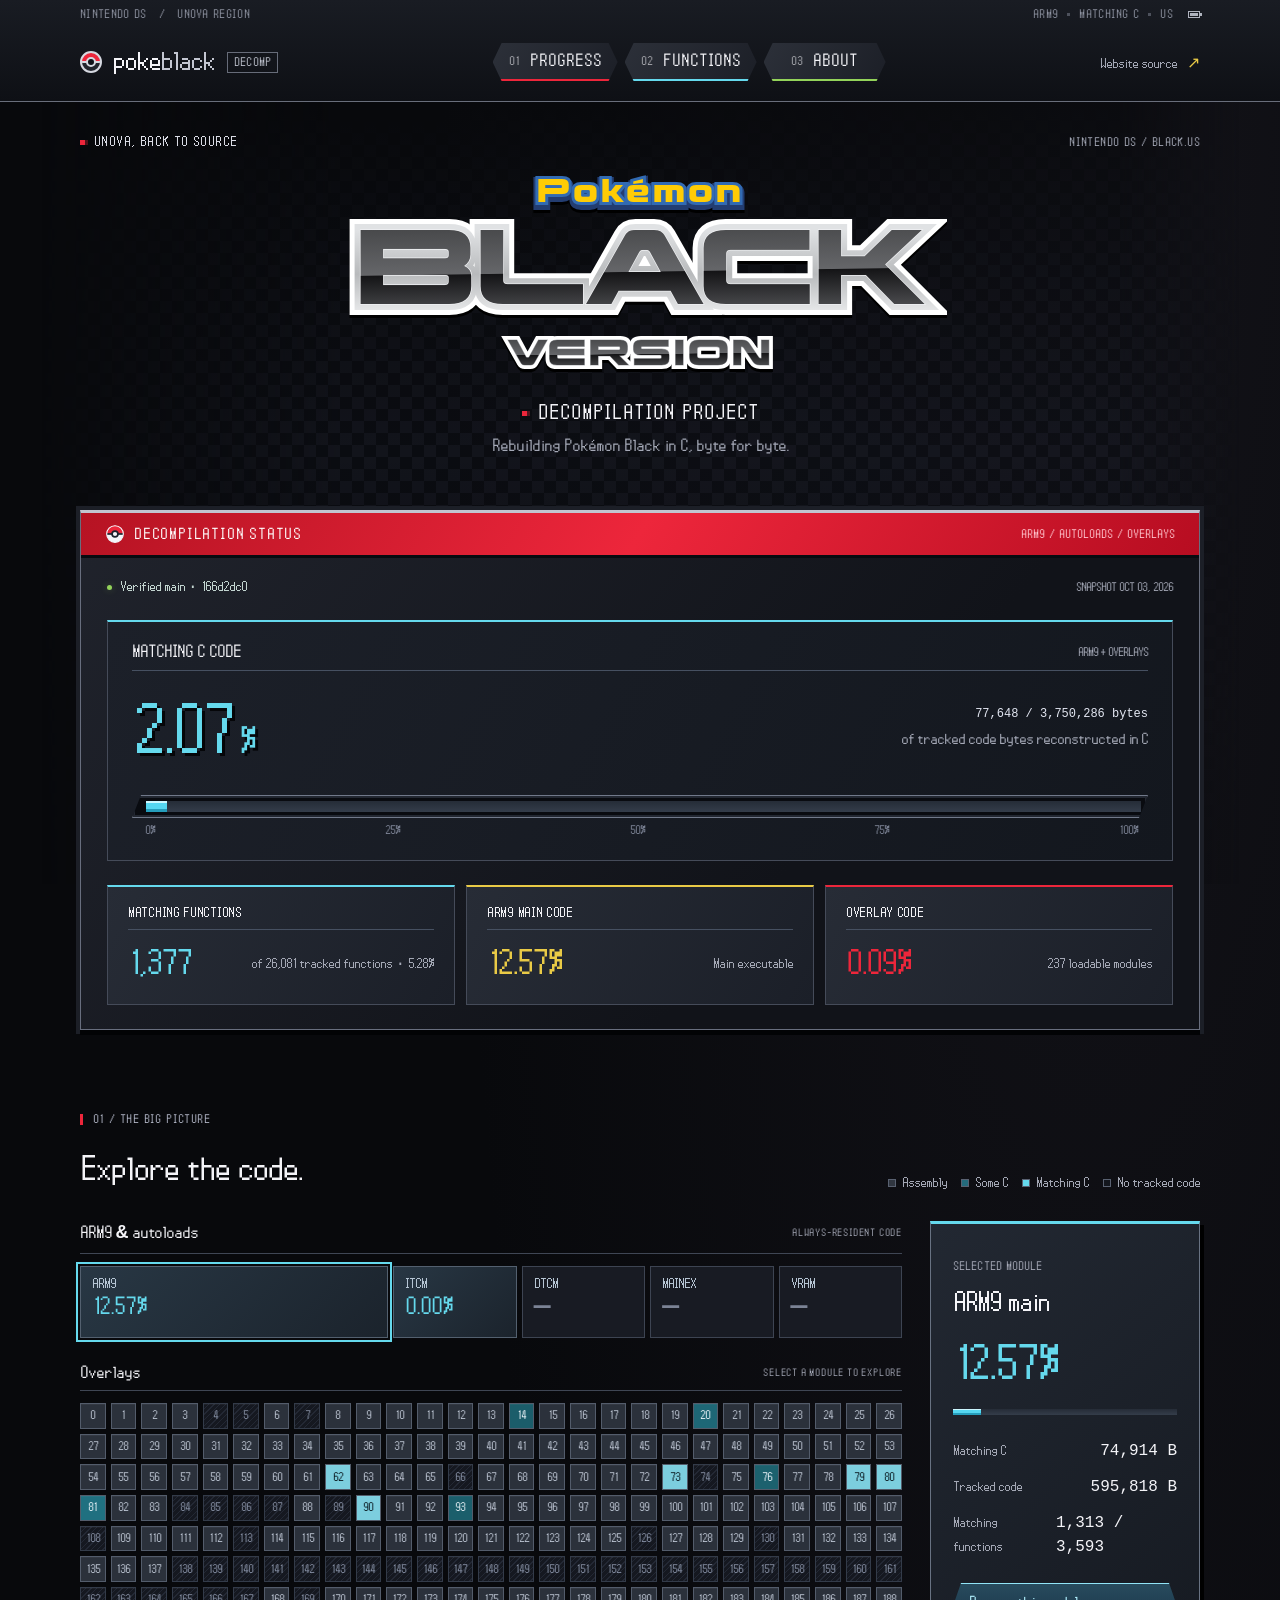
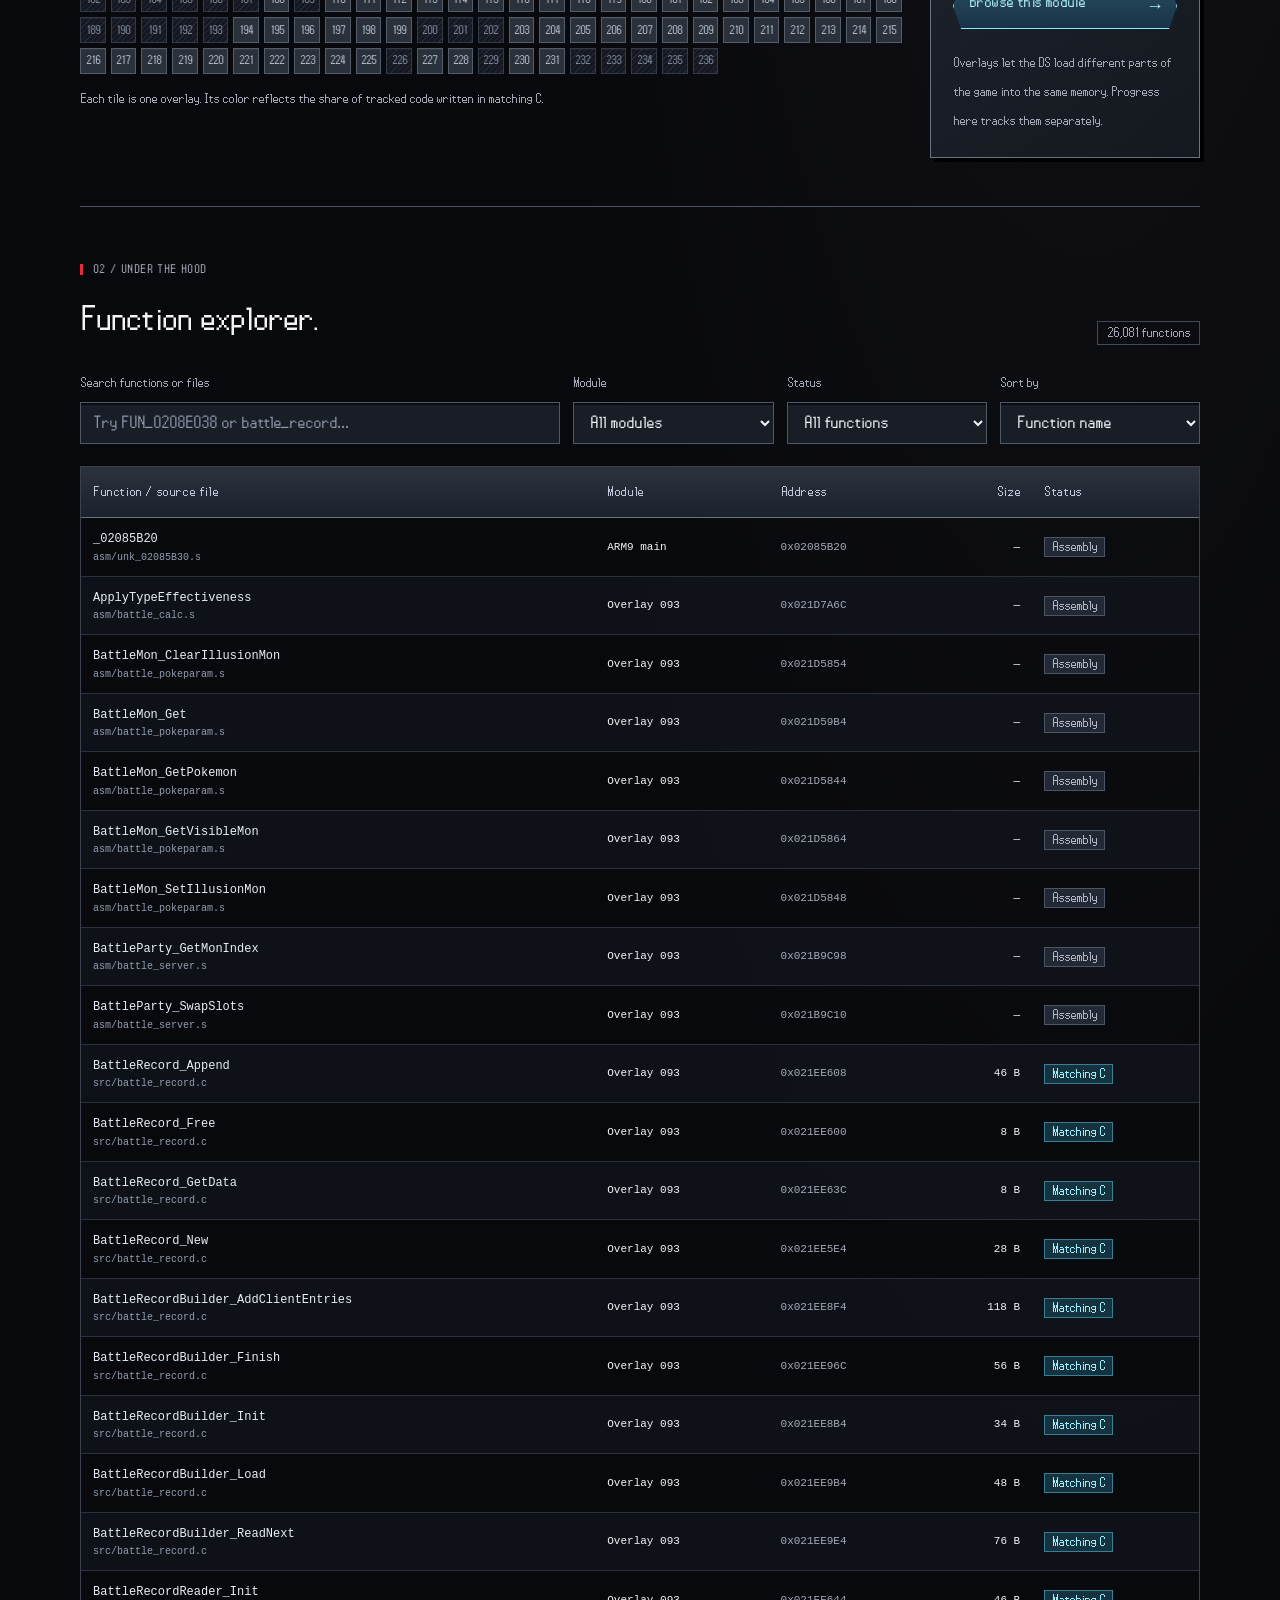
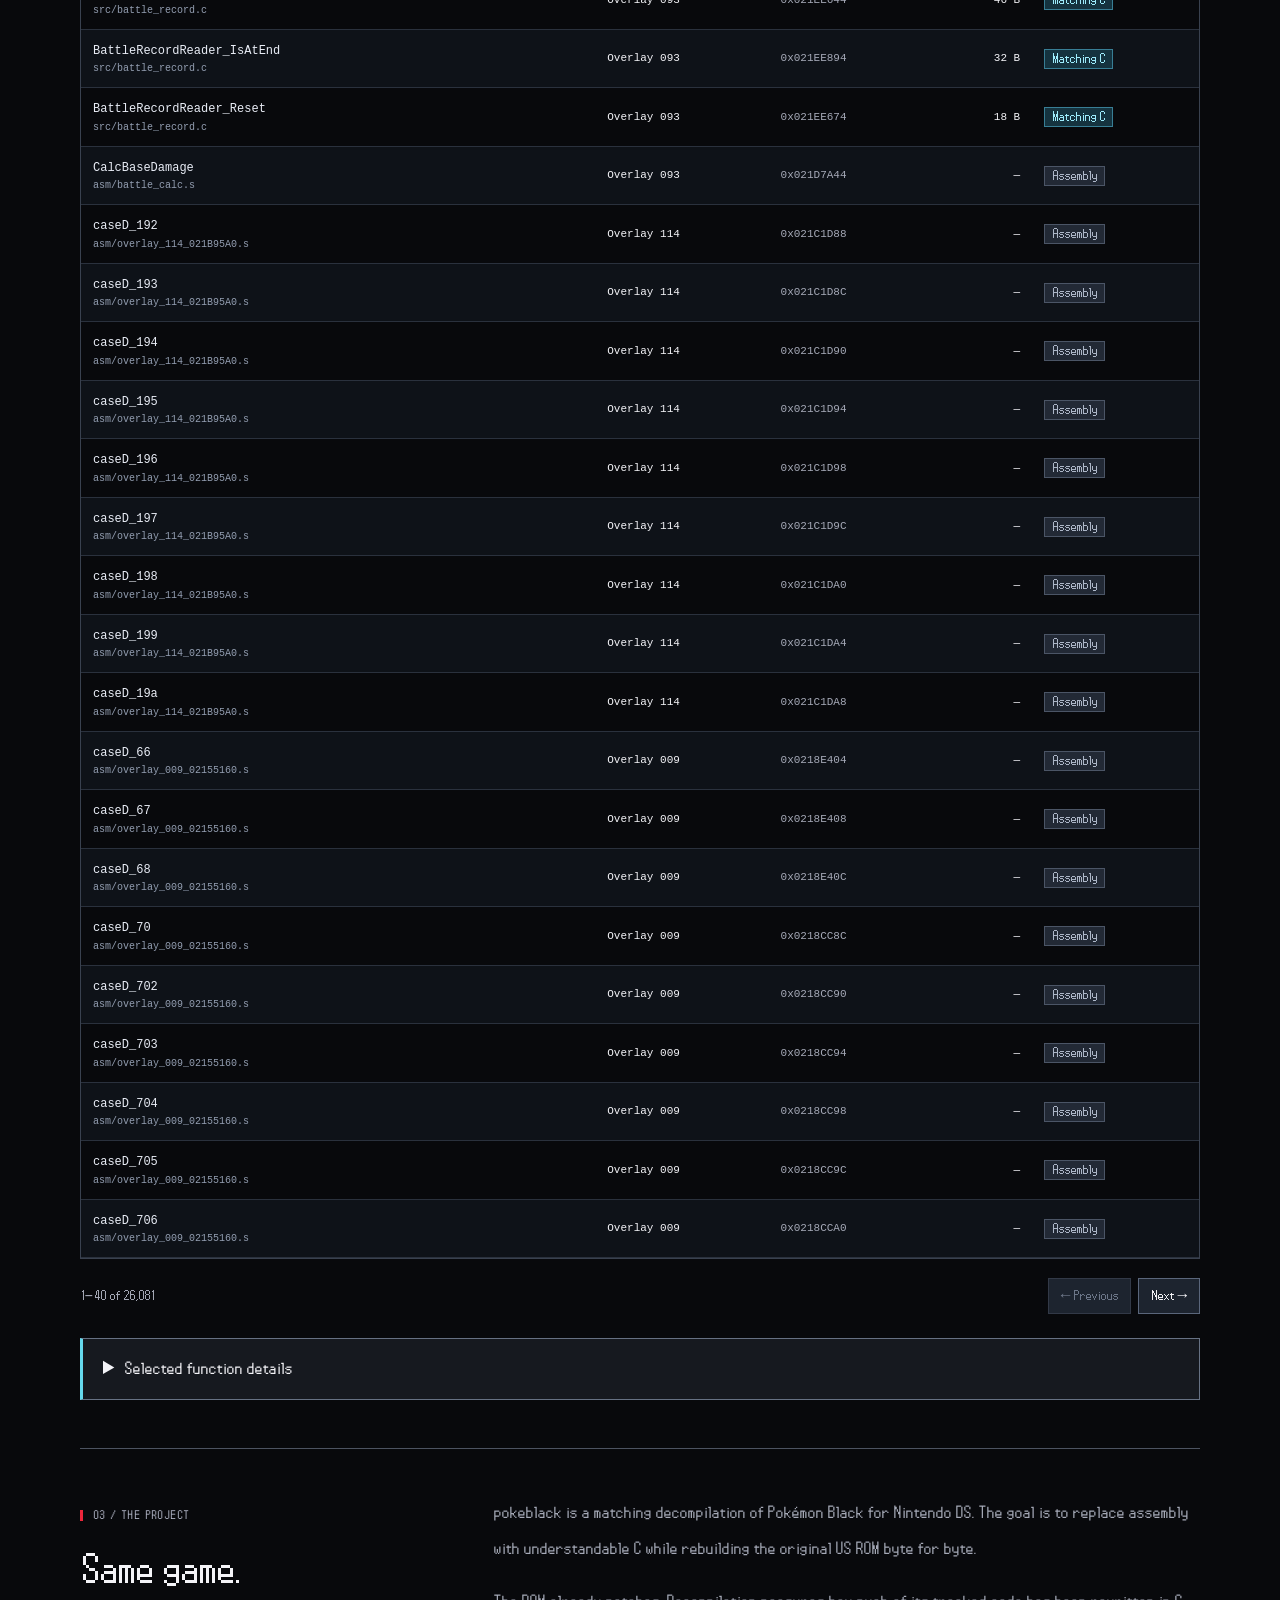
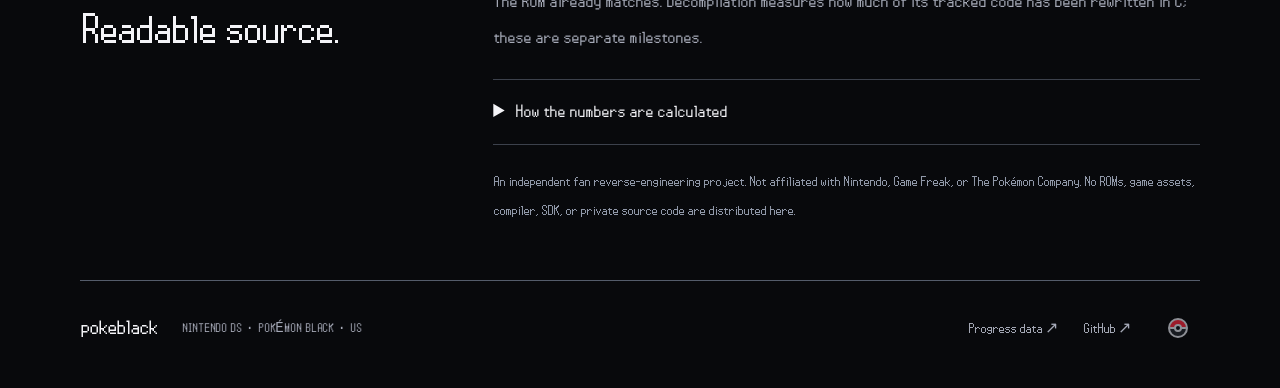
==== black2.html @ 74eee65c "Publish both layouts and refresh verified progress" ====
<!doctype html>
<html lang="en">
<head>
  <meta charset="utf-8">
  <meta name="viewport" content="width=device-width,initial-scale=1">
  <meta name="theme-color" content="#08090c">
  <meta name="description" content="Follow Pokémon Black's matching decompilation: verified code progress, Nintendo DS overlays, and a searchable function explorer.">
  <title>pokeblack · Black 2 style archive</title>
  <link rel="icon" href="favicon.svg?v=2" type="image/svg+xml">
  <link rel="stylesheet" href="black2.css?v=3">
  <link rel="preload" href="assets/fonts/korataki-bold.woff2" as="font" type="font/woff2" crossorigin>
  <link rel="preload" href="assets/fonts/pokemon-bw-text.woff2" as="font" type="font/woff2" crossorigin>
  <script src="app.js?v=7" defer></script>
</head>
<body>
  <a class="skip" href="#main">Skip to content</a>
  <header>
    <div class="system-strip"><span>NINTENDO DS <span class="system-divider">/</span> UNOVA REGION</span><span>ARM9 <i></i> MATCHING C <i></i> US <span class="battery" aria-hidden="true"></span></span></div>
    <div class="header-inner">
      <a class="brand" href="#"><span class="ball" aria-hidden="true"></span>poke<span>black</span><span class="brand-tag">DECOMP</span></a>
      <nav aria-label="Main navigation"><a class="nav-progress" href="#progress"><span>01</span> Progress</a><a class="nav-functions" href="#explorer"><span>02</span> Functions</a><a class="nav-about" href="#about"><span>03</span> About</a></nav>
      <a class="repo-link" href="https://github.com/reflxay/pokeblack-progress">Website source <span aria-hidden="true">↗</span></a>
    </div>
  </header>
  <main id="main">
    <section class="hero" id="progress">
      <div class="eyebrow"><span class="tiny-square"></span> UNOVA, BACK TO SOURCE <span class="edition">NINTENDO DS / BLACK.US</span></div>
      <div class="hero-heading"><div class="hero-copy"><h1>
        <svg class="title-logo" viewBox="0 0 640 220" aria-hidden="true" focusable="false">
          <defs>
            <linearGradient id="title-face" x1="0" y1="0" x2=".09" y2="1"><stop stop-color="#48494b"/><stop offset=".49" stop-color="#656669"/><stop offset=".5" stop-color="#141416"/><stop offset="1" stop-color="#595a5d"/></linearGradient>
            <linearGradient id="title-bevel" x1="0" y1="0" x2="0" y2="1"><stop stop-color="#e0e2e4"/><stop offset=".48" stop-color="#b8babc"/><stop offset="1" stop-color="#f4f5f6"/></linearGradient>
          </defs>
          <g text-anchor="middle" font-family="Korataki, sans-serif" font-weight="700" stroke-linejoin="miter">
            <text x="320" y="35" font-size="28" letter-spacing="3" fill="#233d71" stroke="#233d71" stroke-width="10">Pokémon</text>
            <text x="320" y="32" font-size="28" letter-spacing="3" fill="#ffcc05" stroke="#326bb3" stroke-width="6" paint-order="stroke fill">Pokémon</text>
            <g font-size="92">
              <text x="320" y="134" fill="none" stroke="#fff" stroke-width="22">BLACK</text>
              <text x="320" y="134" fill="none" stroke="url(#title-bevel)" stroke-width="12">BLACK</text>
              <text x="320" y="134" fill="url(#title-face)" stroke="#f0f1f3" stroke-width="1.4" paint-order="stroke fill">BLACK</text>
            </g>
            <g font-size="31" letter-spacing="3">
              <text x="320" y="195" fill="none" stroke="#fff" stroke-width="8">VERSION</text>
              <text x="320" y="195" fill="url(#title-face)" stroke="#b5b7bb" stroke-width="1" paint-order="stroke fill">VERSION</text>
            </g>
          </g>
        </svg><span class="sr-only">Pokémon Black Version decompilation progress</span>
      </h1><div class="hero-subtitle"><span class="tiny-square"></span> DECOMPILATION PROJECT</div><p>Rebuilding Pokémon Black in C, byte for byte.</p></div>
      </div>
      <div class="progress-console">
      <div class="console-top"><span><svg class="status-ball" viewBox="0 0 24 24" aria-hidden="true"><circle cx="12" cy="12" r="10" fill="#f3f5fa"/><path d="M2 12a10 10 0 0 1 20 0Z" fill="#ed263b"/><path d="M2 12h20" stroke="#1b222e" stroke-width="2"/><circle cx="12" cy="12" r="3.5" fill="#f3f5fa" stroke="#1b222e" stroke-width="2"/><circle cx="12" cy="12" r="10" fill="none" stroke="#f3f5fa" stroke-width="1.3"/></svg> DECOMPILATION STATUS</span><span>ARM9 / AUTOLOADS / OVERLAYS</span></div>
      <div class="snapshot"><span class="live-dot"></span><span id="verification">Loading verified snapshot…</span><span class="snapshot-date" id="snapshot-date"></span></div>
      <p class="error" id="error" role="alert" hidden></p>
      <div class="code-status"><div class="code-nameplate"><span>MATCHING C CODE</span><span>ARM9 + OVERLAYS</span></div><div class="progress-heading"><div class="big-number"><span id="overall">—</span><span>%</span></div><div class="progress-caption"><strong id="byte-caption">Reading progress data…</strong><span>of tracked code bytes reconstructed in C</span></div></div>
      <div class="hp-bar"><span class="exp-track"><progress id="overall-bar" value="0" max="100" aria-label="Overall matching C code progress"></progress></span></div>
      <div class="scale" aria-hidden="true"><span>0%</span><span>25%</span><span>50%</span><span>75%</span><span>100%</span></div>
      </div>
      <div class="stats">
        <div><span class="metric-label">MATCHING FUNCTIONS</span><strong id="matched-functions">—</strong><span id="function-caption">of tracked named functions</span></div>
        <div><span class="metric-label">ARM9 MAIN CODE</span><strong id="arm9-percent">—</strong><span>Main executable</span></div>
        <div><span class="metric-label">OVERLAY CODE</span><strong id="overlay-percent">—</strong><span id="overlay-caption">Loadable game modules</span></div>
      </div>
      </div>
    </section>

    <section class="map-section" id="code-map" aria-labelledby="map-title">
      <div class="section-title"><div><span class="section-number">01 / THE BIG PICTURE</span><h2 id="map-title">Explore the code.</h2></div><div class="legend"><span><i class="legend-remaining"></i>Assembly</span><span><i class="legend-partial"></i>Some C</span><span><i class="legend-done"></i>Matching C</span><span><i class="legend-empty"></i>No tracked code</span></div></div>
      <div class="map-layout"><div class="map-main"><div class="map-label"><h3>ARM9 &amp; autoloads</h3><span>ALWAYS-RESIDENT CODE</span></div><div id="core-map" class="core-map"></div><div class="map-label overlays-label"><h3>Overlays</h3><span>SELECT A MODULE TO EXPLORE</span></div><div class="heatmap" id="overlay-map" aria-label="Overlay code progress"></div><p class="map-note">Each tile is one overlay. Its color reflects the share of tracked code written in matching C.</p></div>
      <aside class="module-detail" id="module-detail" aria-live="polite"><span class="metric-label">SELECTED MODULE</span><h3 id="module-title">ARM9 main</h3><strong class="module-percent" id="module-percent">—</strong><progress id="module-bar" value="0" max="100" aria-label="Selected module matching C progress"></progress><dl><div><dt>Matching C</dt><dd id="module-bytes">—</dd></div><div><dt>Tracked code</dt><dd id="module-total">—</dd></div><div><dt>Matching functions</dt><dd id="module-functions">—</dd></div></dl><button class="primary-button" id="explore-module" type="button">Browse this module <span aria-hidden="true">→</span></button><p>Overlays let the DS load different parts of the game into the same memory. Progress here tracks them separately.</p></aside></div>
    </section>

    <section id="explorer" aria-labelledby="explorer-title">
      <div class="section-title"><div><span class="section-number">02 / UNDER THE HOOD</span><h2 id="explorer-title">Function explorer.</h2></div><span class="result-count" id="result-count" aria-live="polite">Loading…</span></div>
      <form class="filters" role="search" id="filters"><label class="search-label">Search functions or files<input id="search" type="search" placeholder="Try FUN_0208E038 or battle_record…" autocomplete="off"></label><label>Module<select id="module-select"><option value="">All modules</option></select></label><label>Status<select id="status-select"><option value="">All functions</option><option value="matched">Matching C</option><option value="assembly">Assembly</option></select></label><label>Sort by<select id="sort-select"><option value="name">Function name</option><option value="size">C function size</option><option value="module">Module</option></select></label></form>
      <div class="table-wrapper"><table><thead><tr><th scope="col">Function / source file</th><th scope="col">Module</th><th scope="col">Address</th><th scope="col" class="size-cell">Size</th><th scope="col">Status</th></tr></thead><tbody id="function-rows"></tbody></table><p id="empty" class="empty" hidden>No functions match these filters. Try another name or module.</p></div>
      <div class="pagination"><span id="page-caption"></span><div><button id="previous" type="button" disabled aria-label="Previous page">← Previous</button><button id="next" type="button" disabled aria-label="Next page">Next →</button></div></div>
      <details class="function-detail" id="function-detail"><summary>Selected function details</summary><dl id="function-info"></dl><p>Source stays in the private decompilation mirror. This public site contains progress metadata only.</p></details>
    </section>

    <section id="about" class="about" aria-labelledby="about-title"><div><span class="section-number">03 / THE PROJECT</span><h2 id="about-title">Same game.<br>Readable source.</h2></div><div class="about-copy"><p>pokeblack is a matching decompilation of Pokémon Black for Nintendo DS. The goal is to replace assembly with understandable C while rebuilding the original US ROM byte for byte.</p><p>The ROM already matches. Decompilation measures how much of its tracked code has been rewritten in C; these are separate milestones.</p><details><summary>How the numbers are calculated</summary><p>Code progress uses objdiff v3.8.0 function-sized code bytes from linked ARM9, autoload, and overlay objects. Embedded literal pools can be included in assembly code ranges. Discarded linker helpers, data-only regions, ARM7, and game assets are excluded from this code percentage.</p><p>Function totals combine emitted named assembly function labels with emitted C functions. Compiler-generated assembly wrappers are excluded, and inline assembly does not count as matching C. Assembly function sizes are shown as a dash because their labels do not provide reliable byte sizes.</p><p>Each snapshot records a verified main revision. Export requires its successful integration receipt and rechecks ARM9, ARM7, and the full ROM hashes. Updates are published when a new verified snapshot is committed.</p></details><p class="about-small">An independent fan reverse-engineering project. Not affiliated with Nintendo, Game Freak, or The Pokémon Company. No ROMs, game assets, compiler, SDK, or private source code are distributed here.</p></div></section>
    <noscript><p class="error">Enable JavaScript to browse the progress snapshot, or download <a href="data/progress.json">the progress JSON</a>.</p></noscript>
  </main>
  <footer><a class="brand" href="#">pokeblack</a><span>NINTENDO DS · POKÉMON BLACK · US</span><a href="data/progress.json">Progress data ↗</a><a href="https://github.com/reflxay/pokeblack-progress">GitHub ↗</a><a class="theme-switch" href="./" aria-label="Switch to the Black 1 design" title="Switch to the Black 1 design"><span class="ball" aria-hidden="true"></span></a></footer>
</body>
</html>
---- black2.css ----
@font-face{font-family:'Korataki';src:url('assets/fonts/korataki-bold.woff2') format('woff2');font-style:normal;font-weight:700;font-display:swap}
@font-face{font-family:'Pokemon BW';src:url('assets/fonts/pokemon-bw-text.woff2') format('woff2');font-style:normal;font-weight:400;font-display:swap}

:root{color-scheme:dark;--bg:#08090c;--panel:#16191f;--line:#3c414c;--ink:#f4f4f8;--muted:#a5a9b7;--accent:#65d9ed;--red:#ed263b;--yellow:#e9ca46;--green:#93d35a;--title:'Korataki',sans-serif;--display:'Pokemon BW',monospace;--mono:'Pokemon BW',monospace;--code:ui-monospace,SFMono-Regular,Consolas,monospace}
*{box-sizing:border-box}html{scroll-behavior:smooth;scroll-padding-top:28px}body{margin:0;color:var(--ink);font:24px/1.5 var(--display);font-synthesis:none;background:radial-gradient(ellipse at 85% 0,#29263255,transparent 650px),var(--bg)}button,input,select{font:inherit}a{color:inherit;text-decoration:none}button,a,input,select,summary{touch-action:manipulation}button{cursor:pointer}a:hover{color:var(--accent)}:focus-visible{outline:2px solid var(--accent);outline-offset:4px}.sr-only{position:absolute;width:1px;height:1px;padding:0;margin:-1px;overflow:hidden;clip:rect(0,0,0,0);white-space:nowrap;border:0}.skip{position:fixed;top:-80px;left:15px;background:var(--accent);color:var(--bg);z-index:5;padding:8px 16px}.skip:focus{top:10px}h1,h2,h3,p{margin-top:0}dd{margin:0}[hidden]{display:none!important}

header{border-bottom:1px solid #696e7b;background:linear-gradient(#191c23,#0e1015)}.system-strip{display:flex;justify-content:space-between;max-width:1200px;margin:auto;padding:9px 40px 7px;color:#8d92a0;font:14px var(--mono);letter-spacing:1.3px}.system-strip>span:last-child{display:flex;align-items:center;gap:9px}.system-strip i{width:3px;height:3px;background:#4d515c}.system-divider{padding:0 8px}.battery{width:12px;height:7px;border:1px solid #afb3be;position:relative;margin-left:6px}.battery:after{content:'';position:absolute;right:-3px;top:1px;width:2px;height:3px;background:#afb3be}.battery:before{content:'';position:absolute;inset:1px;background:#afb3be}.header-inner{max-width:1200px;margin:auto;padding:16px 40px 20px;display:flex;align-items:center;gap:30px}.brand{display:flex;align-items:center;gap:10px;font:700 32px var(--display);letter-spacing:0}.brand>span:not(.ball):not(.brand-tag){margin-left:-10px;color:#c3c6d1}.brand-tag{font:14px var(--mono);letter-spacing:1.2px;margin-left:3px;border:1px solid #676c79;padding:4px 6px;color:#bdc1cc}.ball{display:inline-block;width:22px;height:22px;border:2px solid #d6d8e0;border-radius:50%;position:relative;overflow:hidden;flex:none;background:linear-gradient(var(--red) 0 50%,#22252d 50%)}.ball:before{content:'';position:absolute;top:50%;left:0;right:0;transform:translateY(-50%);border-top:2px solid #d6d8e0}.ball:after{content:'';position:absolute;box-sizing:border-box;width:10px;height:10px;border:2px solid #d6d8e0;border-radius:50%;left:50%;top:50%;transform:translate(-50%,-50%);background:#101218}nav{display:flex;gap:7px;margin:auto}nav a{position:relative;display:flex;align-items:center;gap:10px;min-width:122px;justify-content:center;padding:10px 16px;font:600 20px var(--display);text-transform:uppercase;letter-spacing:1px;border-bottom:2px solid var(--nav-color);background:linear-gradient(125deg,#2c3039,#1c1f27);clip-path:polygon(9px 0,calc(100% - 9px) 0,100% 50%,calc(100% - 9px) 100%,9px 100%,0 50%)}nav a:hover{background:var(--nav-color);color:#080a0d}nav a:focus-visible{outline-offset:-4px}nav a span{font:14px var(--mono);opacity:.65}.nav-progress{--nav-color:var(--red)}.nav-functions{--nav-color:var(--accent)}.nav-about{--nav-color:var(--green)}.repo-link{font:16px var(--mono);color:var(--muted);white-space:nowrap}.repo-link span{color:var(--yellow);padding-left:7px}main{max-width:1200px;margin:auto;padding:0 40px}

.hero{position:relative;padding:34px 0 54px;isolation:isolate}.hero:before{content:'';position:absolute;z-index:-1;inset:0 -40px 200px;background:linear-gradient(var(--bg),transparent 45%,var(--bg)),repeating-conic-gradient(#171922 0 25%,#0c0e14 0 50%) 0/24px 24px;opacity:.7;mask-image:linear-gradient(90deg,transparent,#000 25%,#000 90%,transparent)}.eyebrow,.section-number,.metric-label,.map-label>span,.edition{font:16px var(--mono);letter-spacing:1.4px;color:var(--muted)}.eyebrow{display:flex;align-items:center;gap:9px;color:#dddfe8}.tiny-square{width:5px;height:5px;background:var(--red);box-shadow:3px 0 #ed263b50;flex:none}.edition{margin-left:auto;font-size:14px}.hero-heading{display:block;text-align:center;padding:22px 0 32px}.hero-copy{min-width:0;display:flex;flex-direction:column;align-items:center}h1{width:min(640px,100%);margin:0;line-height:0}.title-logo{display:block;width:100%;height:auto;overflow:visible;filter:drop-shadow(0 3px 0 #000)}.hero-subtitle{display:flex;align-items:center;gap:11px;font:24px var(--display);letter-spacing:2px;margin:14px 0 8px}.hero-heading p{color:var(--muted);font-size:20px;line-height:1.6;margin-bottom:16px}

.progress-console{background:linear-gradient(130deg,#20232c,#111319 65%);border:1px solid #686e7e;border-top:3px solid #c2c5d0;box-shadow:0 5px 0 #020305,0 0 0 4px #1c1f27;position:relative;padding:0 26px 24px}.console-top{display:flex;justify-content:space-between;align-items:center;margin:0 -26px;padding:11px 24px;background:linear-gradient(120deg,#b61323,#ed263b 50%,#b70d21);border-bottom:3px solid #080b10;font:600 18px var(--display);letter-spacing:1.8px;color:#fff}.console-top>span:first-child{display:flex;align-items:center;gap:9px}.status-ball{display:block;width:20px;height:20px;flex:none}.console-top>span:last-child{font:14px var(--mono);letter-spacing:1px;color:#ffc5ce}.snapshot{display:flex;align-items:center;gap:8px;color:#c6d8d3;font:16px var(--mono);margin-top:20px}.live-dot{width:5px;height:5px;background:var(--green);border-radius:50%;flex:none;box-shadow:0 0 7px #93d35a55}.snapshot-date{color:var(--muted);margin-left:auto;font-size:14px}.code-status{margin-top:24px;padding:22px 24px 24px;border:1px solid #454b59;border-top:2px solid var(--accent);background:linear-gradient(120deg,#1c2029,#13171e)}.code-nameplate{display:flex;align-items:center;justify-content:space-between;gap:12px;padding-bottom:10px;border-bottom:1px solid #465061;font:20px var(--display);color:var(--ink)}.code-nameplate>span:last-child{font:14px var(--mono);color:var(--muted)}.progress-heading{display:flex;justify-content:space-between;align-items:center;gap:20px;margin:20px 0}.metric-label{font-size:14px;letter-spacing:1.1px}.big-number{font:600 80px/1.05 var(--display);letter-spacing:0;color:var(--accent);text-shadow:3px 3px #050609}.big-number>span:last-child{font-size:43px;letter-spacing:0;color:inherit;margin-left:7px}.progress-caption{text-align:right;color:var(--muted);font-size:18px;padding-bottom:6px}.progress-caption strong{display:block;font:12px var(--code);color:#e3e7f2;margin-bottom:5px}.hp-bar{display:flex;align-items:center;gap:10px;padding:5px 6px 5px 13px;background:#090b10;border:1px solid #71798a;box-shadow:inset 0 0 0 2px #222731;clip-path:polygon(9px 0,100% 0,calc(100% - 9px) 100%,0 100%)}.exp-track{display:block;flex:1;min-width:0}progress{appearance:none;border:0;width:100%;height:11px;display:block;background:#333a46;overflow:hidden}progress::-webkit-progress-bar{background:linear-gradient(#252c37,#343d4a)}progress::-webkit-progress-value{background:linear-gradient(#ccf7ff 0 20%,#55d7f1 20% 70%,#269ebc 70%)}progress::-moz-progress-bar{background:var(--accent)}.scale{display:flex;justify-content:space-between;color:#808799;font:14px var(--mono);margin:7px 10px 0 13px}.stats{display:grid;grid-template-columns:repeat(3,minmax(0,1fr));gap:11px;margin-top:24px}.stats>div{display:grid;grid-template-columns:auto minmax(0,1fr);column-gap:16px;row-gap:14px;align-items:center;padding:20px;border:1px solid #454b59;border-top:2px solid var(--stat-color);background:linear-gradient(120deg,#272c36,#1b1f28);min-width:0;--stat-color:var(--accent)}.stats>div:nth-child(2){--stat-color:var(--yellow)}.stats>div:nth-child(3){--stat-color:var(--red)}.stats .metric-label{grid-column:1/-1;padding-bottom:10px;border-bottom:1px solid #465061;color:var(--ink);font-size:16px;letter-spacing:.7px}.stats strong{display:block;font:600 40px var(--display);margin:0;line-height:1;letter-spacing:0;color:var(--stat-color)}.stats span:last-child{color:var(--muted);font-size:16px;display:block;text-align:right}

.section-title{display:flex;align-items:flex-end;justify-content:space-between;gap:22px;margin:0 0 26px}.section-number{font-size:14px;color:#b2b7c7;border-left:3px solid var(--red);padding-left:10px}.section-title h2,.about h2{font:600 40px/1.25 var(--display);letter-spacing:0;margin:10px 0 0}.map-section{padding:15px 0 48px}.legend{display:flex;flex-wrap:wrap;gap:14px;font-size:16px;color:var(--muted)}.legend span{display:flex;align-items:center;gap:6px}.legend i{width:8px;height:8px;display:inline-block;border:1px solid #596171}.legend-remaining{background:#303640}.legend-partial{background:#246b7c}.legend-done{background:var(--accent)}.legend-empty{background:#13161d}.map-layout{display:grid;grid-template-columns:1fr 270px;gap:28px}.map-label{display:flex;justify-content:space-between;align-items:center;margin-bottom:12px;gap:10px;border-bottom:1px solid #3f4654;padding-bottom:9px}.map-label h3{font:600 20px var(--display);margin:0}.map-label>span{font-size:12px;letter-spacing:.8px}.core-map{display:grid;grid-template-columns:2.5fr repeat(4,1fr);gap:5px}.core-tile{min-height:72px;border:1px solid #53606f;background:linear-gradient(135deg,#283744,#1b232c);color:var(--ink);text-align:left;padding:10px 11px}.core-tile>span{display:block;font:16px var(--mono);color:#b9c8d6}.core-tile>strong{font:600 28px var(--display);color:var(--accent)}.core-tile.empty-tile{background:#181b23;border-color:#3d4452}.core-tile.empty-tile>strong{color:#7b8395}.core-tile[aria-pressed=true],.heatmap button[aria-pressed=true]{outline:2px solid var(--accent);outline-offset:2px}.overlays-label{margin-top:27px}.heatmap{display:grid;grid-template-columns:repeat(auto-fill,minmax(25px,1fr));gap:5px}.heatmap button{border:1px solid #535c6b;aspect-ratio:1;background:#2b313b;color:#bec6d4;font:14px var(--mono);padding:0;box-shadow:inset 0 1px 0 #ffffff0b}.heatmap button.empty-tile{background:repeating-linear-gradient(135deg,#151820,#151820 3px,#232834 3px,#232834 4px);border-color:#333b49;color:#868fa3}.heatmap button:hover{outline:2px solid #fff;outline-offset:1px;z-index:1}.map-note{font-size:16px;color:var(--muted);margin:13px 0 0}.module-detail{background:linear-gradient(140deg,#222832,#14181f);border:1px solid #687282;border-top:3px solid var(--accent);padding:22px;height:fit-content;position:sticky;top:24px;box-shadow:4px 4px 0 #000}.module-detail h3{font:600 32px var(--display);margin:9px 0 22px}.module-percent{font:600 56px/1 var(--display);color:var(--accent);letter-spacing:0;display:block;margin-bottom:16px}.module-detail progress{height:6px}.module-detail dl{margin:24px 0}.module-detail dl>div{display:flex;justify-content:space-between;gap:10px;font-size:16px;margin-top:12px}.module-detail dt{color:var(--muted)}.module-detail dd{font-family:var(--code)}.primary-button{display:flex;justify-content:space-between;width:100%;border:1px solid #91e5f7;background:linear-gradient(#284b5d,#183347);color:#b2f2ff;font:600 18px var(--display);letter-spacing:.4px;padding:12px 15px;clip-path:polygon(8px 0,calc(100% - 8px) 0,100% 50%,calc(100% - 8px) 100%,8px 100%,0 50%)}.primary-button:hover{background:#65d9ed;color:#09171e}.primary-button:focus-visible{outline-offset:-4px}.module-detail>p{font-size:16px;line-height:1.8;color:var(--muted);margin:20px 0 0}

#explorer{padding:42px 0 48px;border-top:1px solid #4c5361}.result-count{font:16px var(--mono);color:var(--muted);border:1px solid #404959;padding:5px 9px}.filters{display:grid;grid-template-columns:2.4fr 1fr 1fr 1fr;gap:13px;margin-bottom:22px}.filters label{font-size:16px;color:var(--muted);display:flex;flex-direction:column;gap:7px}input,select{width:100%;background:#181d26;border:1px solid #505968;color:var(--ink);font-size:20px;padding:11px 12px;height:42px;min-width:0;box-shadow:inset 0 2px 0 #080c12}input::placeholder{color:#8d96aa}input:focus,select:focus{outline:1px solid var(--accent);border-color:var(--accent)}select{padding-right:7px}.table-wrapper{overflow:auto;border:1px solid #39414f}table{border-collapse:collapse;width:100%;font-size:20px}th{text-align:left;font-weight:400;font-size:16px;font-family:var(--mono);letter-spacing:.6px;color:#c3cbdc;background:linear-gradient(#2b323e,#1c222c);padding:13px 12px;white-space:nowrap;border-bottom:1px solid #687486}td{padding:13px 12px;border-bottom:1px solid #2a313d;vertical-align:middle;font-size:11px;font-family:var(--code)}tbody tr:nth-child(even){background:#12161db0}tbody tr:hover{background:#1c2632}td:first-child{width:46%;min-width:240px}td:nth-child(3){color:var(--muted)}.function-button{border:0;background:none;color:#e9edf6;padding:0;text-align:left;font:12px var(--code)}.function-button:hover{color:var(--accent)}.file-name{font:10px var(--code);color:#939eb1;display:block;margin-top:4px}.status-badge{display:inline-block;font:16px var(--mono);border:1px solid #4b5566;background:#222935;color:#afb9ca;padding:3px 7px;white-space:nowrap}.status-badge.matched{color:#a0efff;background:#15333f;border-color:#387e95}.size-cell{text-align:right}.pagination{display:flex;align-items:center;justify-content:space-between;margin-top:19px;font:16px var(--mono);color:var(--muted)}.pagination button{background:#1d242f;border:1px solid #5a667b;padding:8px 12px;color:var(--ink);font:16px var(--mono);margin-left:7px}.pagination button:disabled{color:#6e788a;border-color:#323947;cursor:default}.pagination button:enabled:hover{border-color:var(--accent);color:var(--accent)}.empty{padding:35px;text-align:center;color:var(--muted)}.function-detail{margin-top:24px;background:var(--panel);border:1px solid #667183;border-left:3px solid var(--accent);padding:15px 20px;font-size:20px}.function-detail dl{display:grid;grid-template-columns:110px 1fr;gap:10px;overflow-wrap:anywhere;font:12px var(--code)}.function-detail dt{color:var(--muted)}.function-detail p{font-size:18px;color:var(--muted);margin-bottom:0}

.about{border-top:1px solid #4c5361;padding:46px 0 54px;display:grid;grid-template-columns:1fr 2fr;gap:60px}.about h2{font-size:48px}.about-copy{font-size:20px;color:var(--muted);line-height:1.8}.about-copy p{margin-bottom:17px}.about-copy details{border-top:1px solid var(--line);border-bottom:1px solid var(--line);padding:14px 0;margin:23px 0}summary{cursor:pointer;color:var(--ink);font-size:20px}.about-copy details[open] summary{margin-bottom:18px}.about-copy details p{font-size:20px}.about-small{font-size:16px;margin:0!important;color:#929aab}footer{border-top:1px solid #545c6b;max-width:1120px;margin:auto;padding:25px 0 35px;display:flex;align-items:center;gap:25px;font:16px var(--mono);color:var(--muted)}footer .brand{font-size:24px;color:var(--ink)}footer .ball{width:18px;height:18px}footer .ball:after{width:8px;height:8px}footer>span{margin-right:auto;font-size:14px;letter-spacing:.7px}.error{border:1px solid #d15365;color:#ffd0d7;background:#381720;padding:15px;margin-top:20px;font-size:20px}

@media(max-width:1000px){.header-inner{gap:18px}nav a{min-width:100px;padding:10px 13px}.brand-tag{display:none}.map-layout{grid-template-columns:1fr 240px;gap:23px}.map-label>span{display:none}.core-map{grid-template-columns:repeat(5,1fr)}.core-tile{padding:10px 7px}.core-tile>strong{font-size:24px}.legend{gap:9px}.filters{grid-template-columns:2fr 1fr 1fr}.filters label:last-child{grid-column:2/4}.search-label{grid-row:1/3;justify-content:center}}
@media(max-width:800px){.system-strip{padding:8px 25px}.header-inner{padding:15px 25px;flex-wrap:wrap}.repo-link{margin-left:auto}nav{order:3;width:100%;margin:0}nav a{flex:1}main{padding:0 25px}.hero:before{inset-inline:-25px}.stats{grid-template-columns:1fr}.map-layout{grid-template-columns:1fr 220px;gap:20px}.module-detail{padding:18px}.core-tile>span{font-size:14px}.core-tile>strong{font-size:24px}.map-section .section-title{align-items:flex-start;flex-direction:column;gap:16px}.about{gap:30px}footer{margin:0 25px}.hero-subtitle{font-size:20px;letter-spacing:1px}.hero-heading p{font-size:20px}.console-top>span:last-child{font-size:12px;letter-spacing:.5px}}
@media(max-width:600px){.system-strip{padding:8px 20px;font-size:12px;letter-spacing:.7px}.system-strip>span:last-child{gap:5px}.system-divider{padding:0 3px}.header-inner{padding:14px 20px 16px;gap:16px}.brand{font-size:28px}nav{gap:5px}nav a{min-width:0;font-size:16px;padding:10px 8px;gap:7px}.repo-link{font-size:16px}main{padding:0 20px}.hero{padding:26px 0 38px}.hero:before{inset:0 -20px 170px;background-size:auto,18px 18px}.eyebrow{font-size:12px;letter-spacing:.9px}.edition{font-size:12px;letter-spacing:.3px}.hero-heading{padding:22px 0 28px}.hero-copy{max-width:100%}.hero-subtitle{font-size:20px;letter-spacing:1px;margin:14px 0 8px}.hero-heading p{font-size:20px}.progress-console{padding:0 15px 16px}.console-top{margin:0 -15px;padding:11px 14px;font-size:16px;letter-spacing:1px}.console-top>span:last-child{display:none}.snapshot{font-size:14px;gap:6px;margin-top:16px;flex-wrap:wrap}.snapshot-date{width:100%;margin:3px 0 0 11px;font-size:12px}.code-status{margin-top:19px;padding:20px}.code-nameplate{font-size:18px}.code-nameplate>span:last-child{display:none}.progress-heading{margin:16px 0;gap:12px}.big-number{font-size:58px;letter-spacing:0}.big-number>span:last-child{font-size:36px;margin-left:4px}.progress-caption{font-size:14px;max-width:135px}.progress-caption strong{font-size:11px}.hp-bar{gap:8px;padding-left:12px}.scale{font-size:12px}.stats{gap:11px;margin-top:21px}.stats>div{padding:20px}.stats .metric-label{font-size:14px;letter-spacing:.3px}.stats strong{font-size:32px;margin:0}.stats span:last-child{font-size:14px}.section-title{flex-direction:column;align-items:flex-start;gap:14px;margin-bottom:23px}.section-title h2{font-size:38px}.legend{font-size:14px;gap:12px}.map-section{padding-top:9px}.map-layout{grid-template-columns:1fr;gap:24px}.core-tile{min-height:62px;padding:9px 6px}.core-tile>strong{font-size:24px}.heatmap{grid-template-columns:repeat(auto-fill,minmax(25px,1fr));gap:4px}.module-detail{position:static;padding:20px}.module-detail h3{margin:8px 0 15px}.module-percent{font-size:48px}.module-detail dl{margin:19px 0}.module-detail>p{margin-top:15px}.filters{grid-template-columns:1fr 1fr;gap:12px}.filters .search-label{grid-column:1/3;grid-row:auto}.filters label:last-child{grid-column:1/3}.filters label{font-size:16px}th,td{padding:12px 9px}td:first-child{min-width:230px}.pagination{font-size:16px;gap:12px}.pagination button{font-size:16px;padding:8px;margin-left:4px}.about{grid-template-columns:1fr;gap:25px;padding:35px 0}.about h2{font-size:40px}.about h2 br{display:none}.about-copy{font-size:20px}footer{margin:0 20px;flex-wrap:wrap;gap:15px;padding-top:20px}footer>span{order:4;width:100%}footer .brand{margin-right:auto}.function-detail dl{grid-template-columns:80px 1fr;font-size:11px}}

@media(prefers-reduced-motion:reduce){html{scroll-behavior:auto}}
.theme-switch{width:44px;height:44px;display:flex;align-items:center;justify-content:center;opacity:.65}.theme-switch:hover,.theme-switch:focus-visible{opacity:1}.theme-switch .ball{width:20px;height:20px}
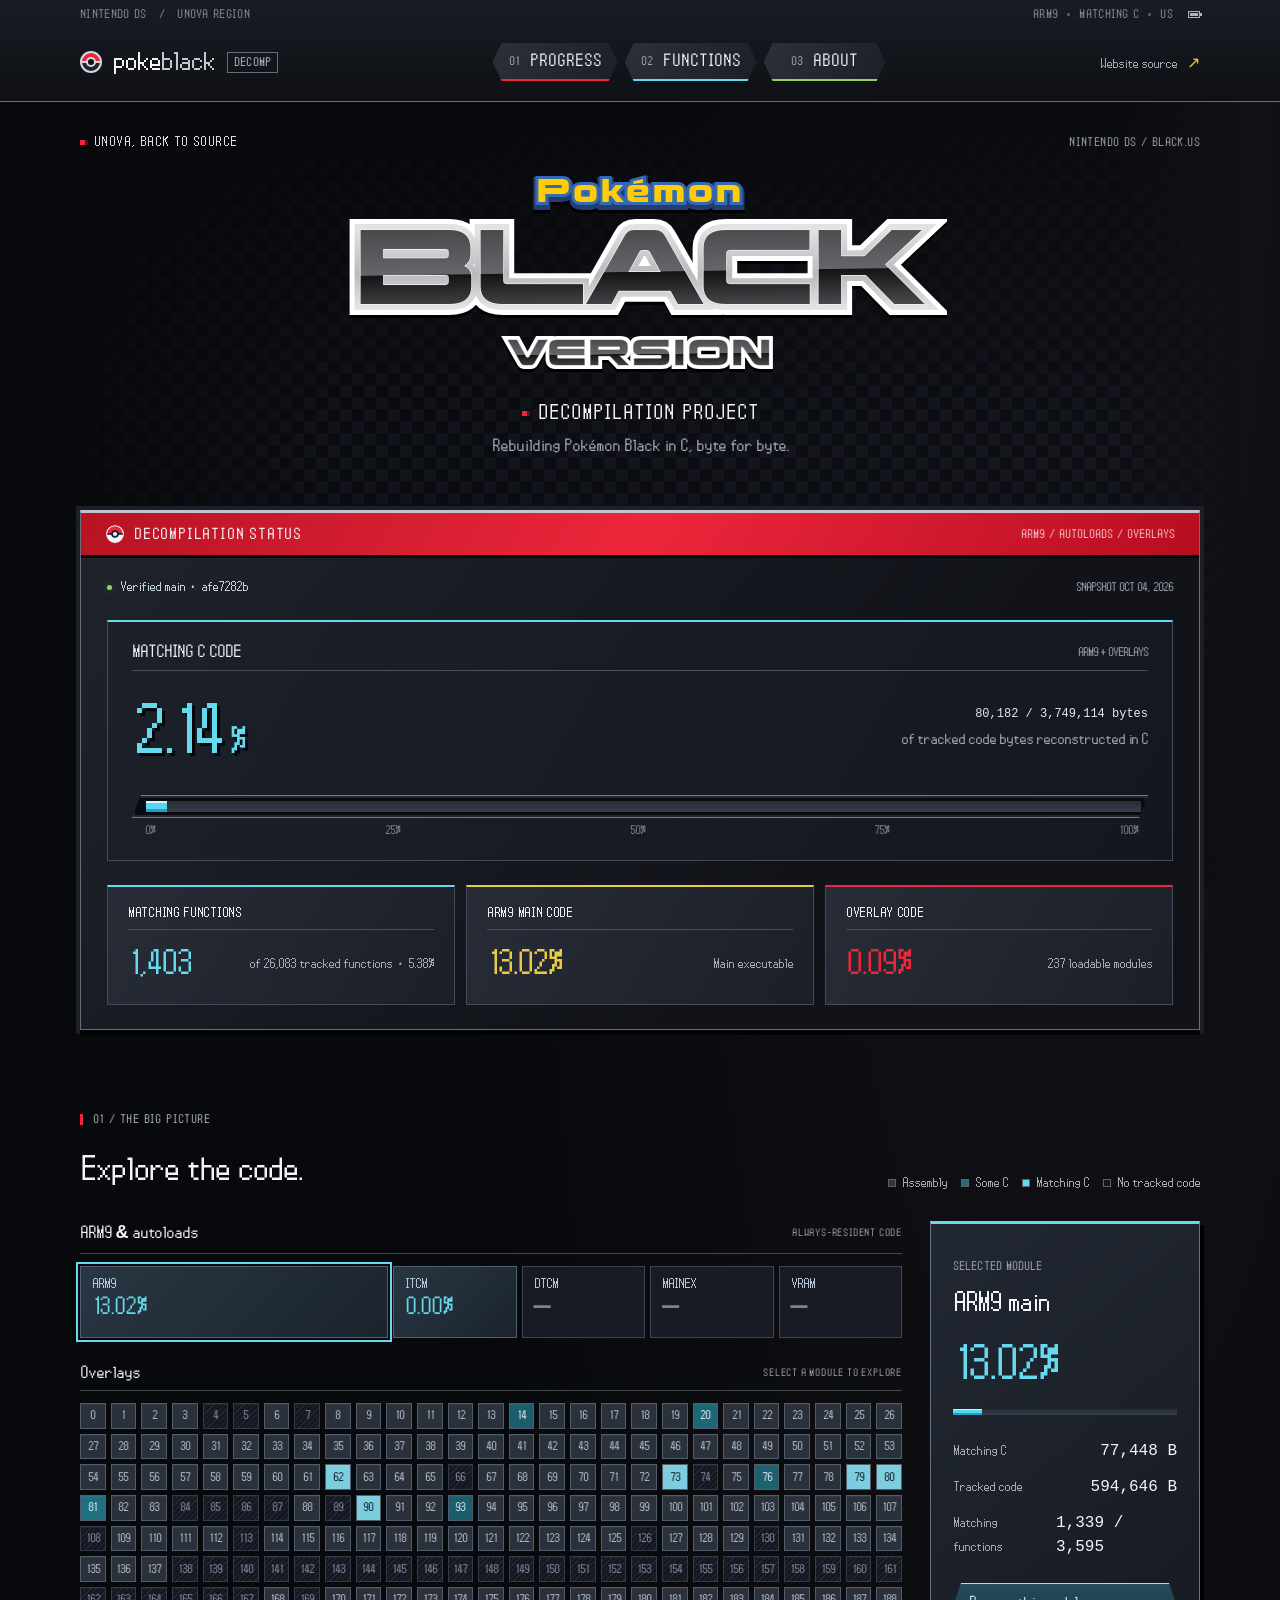
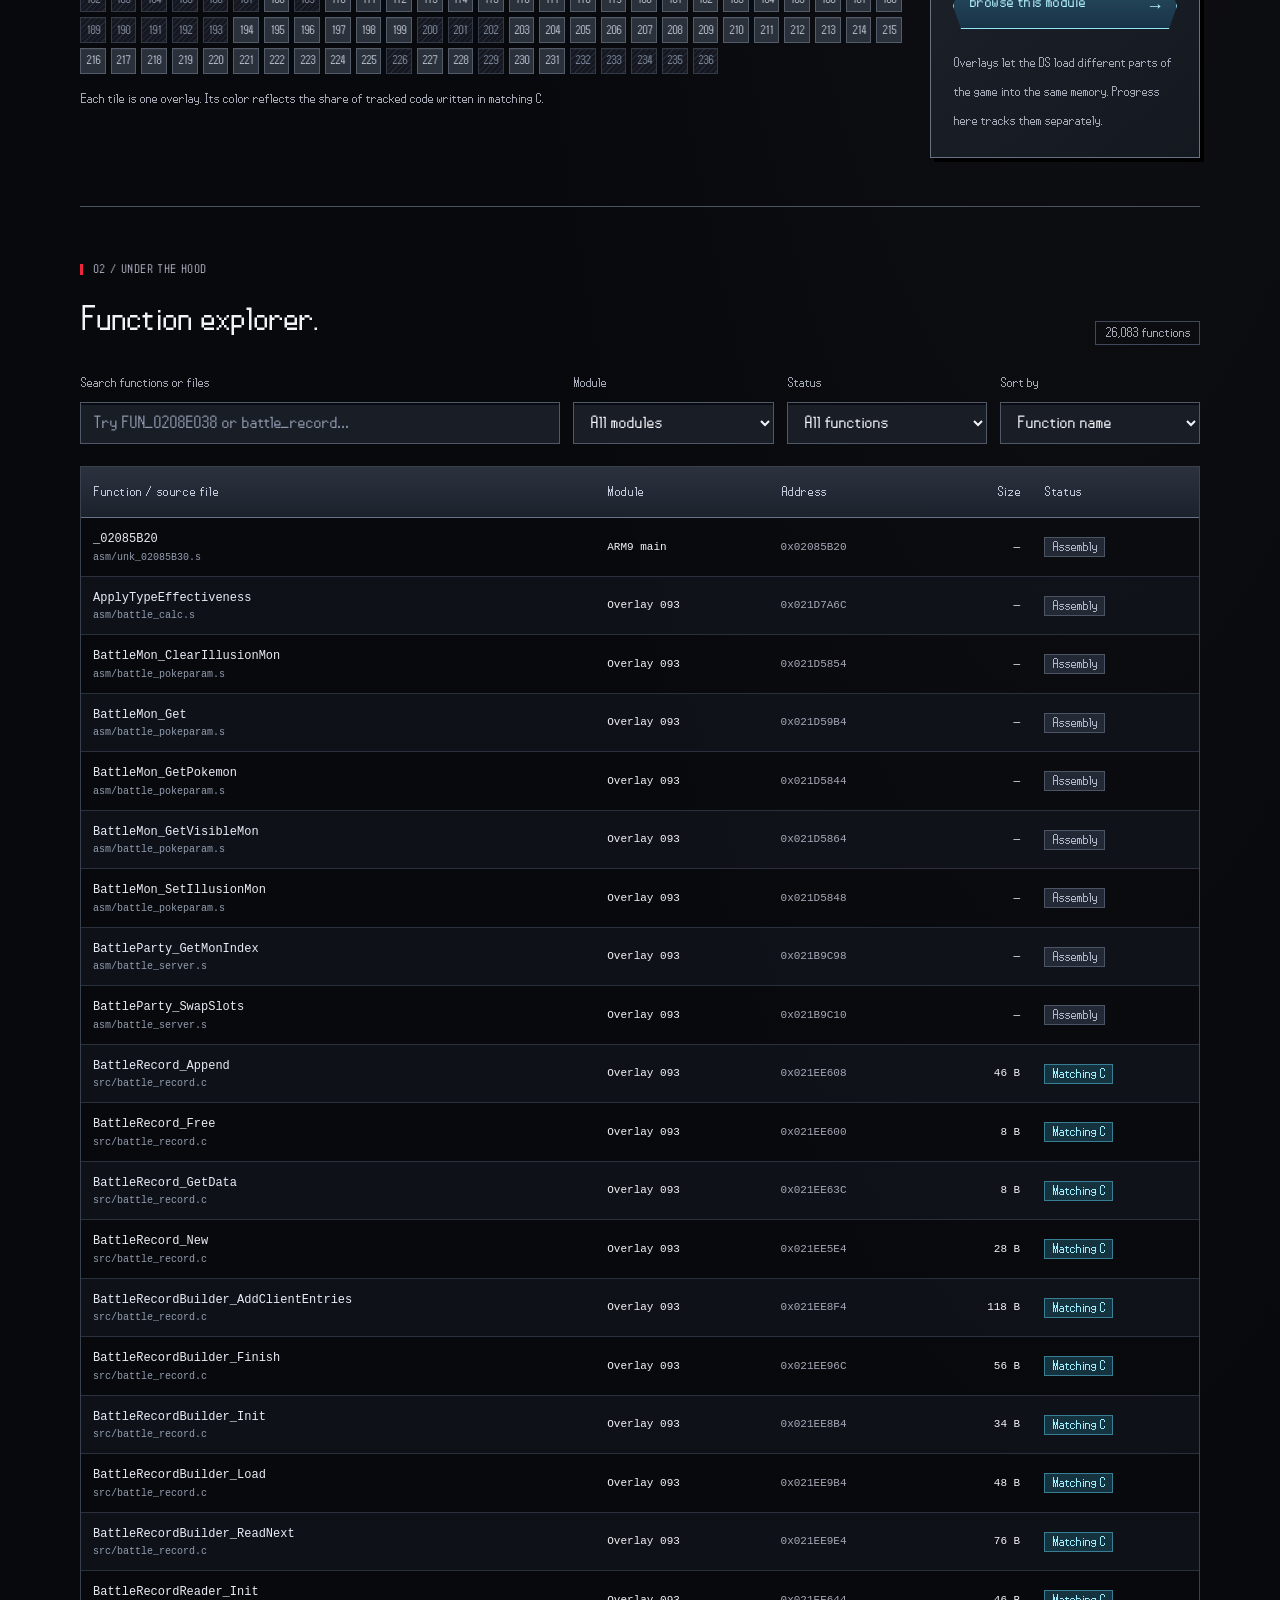
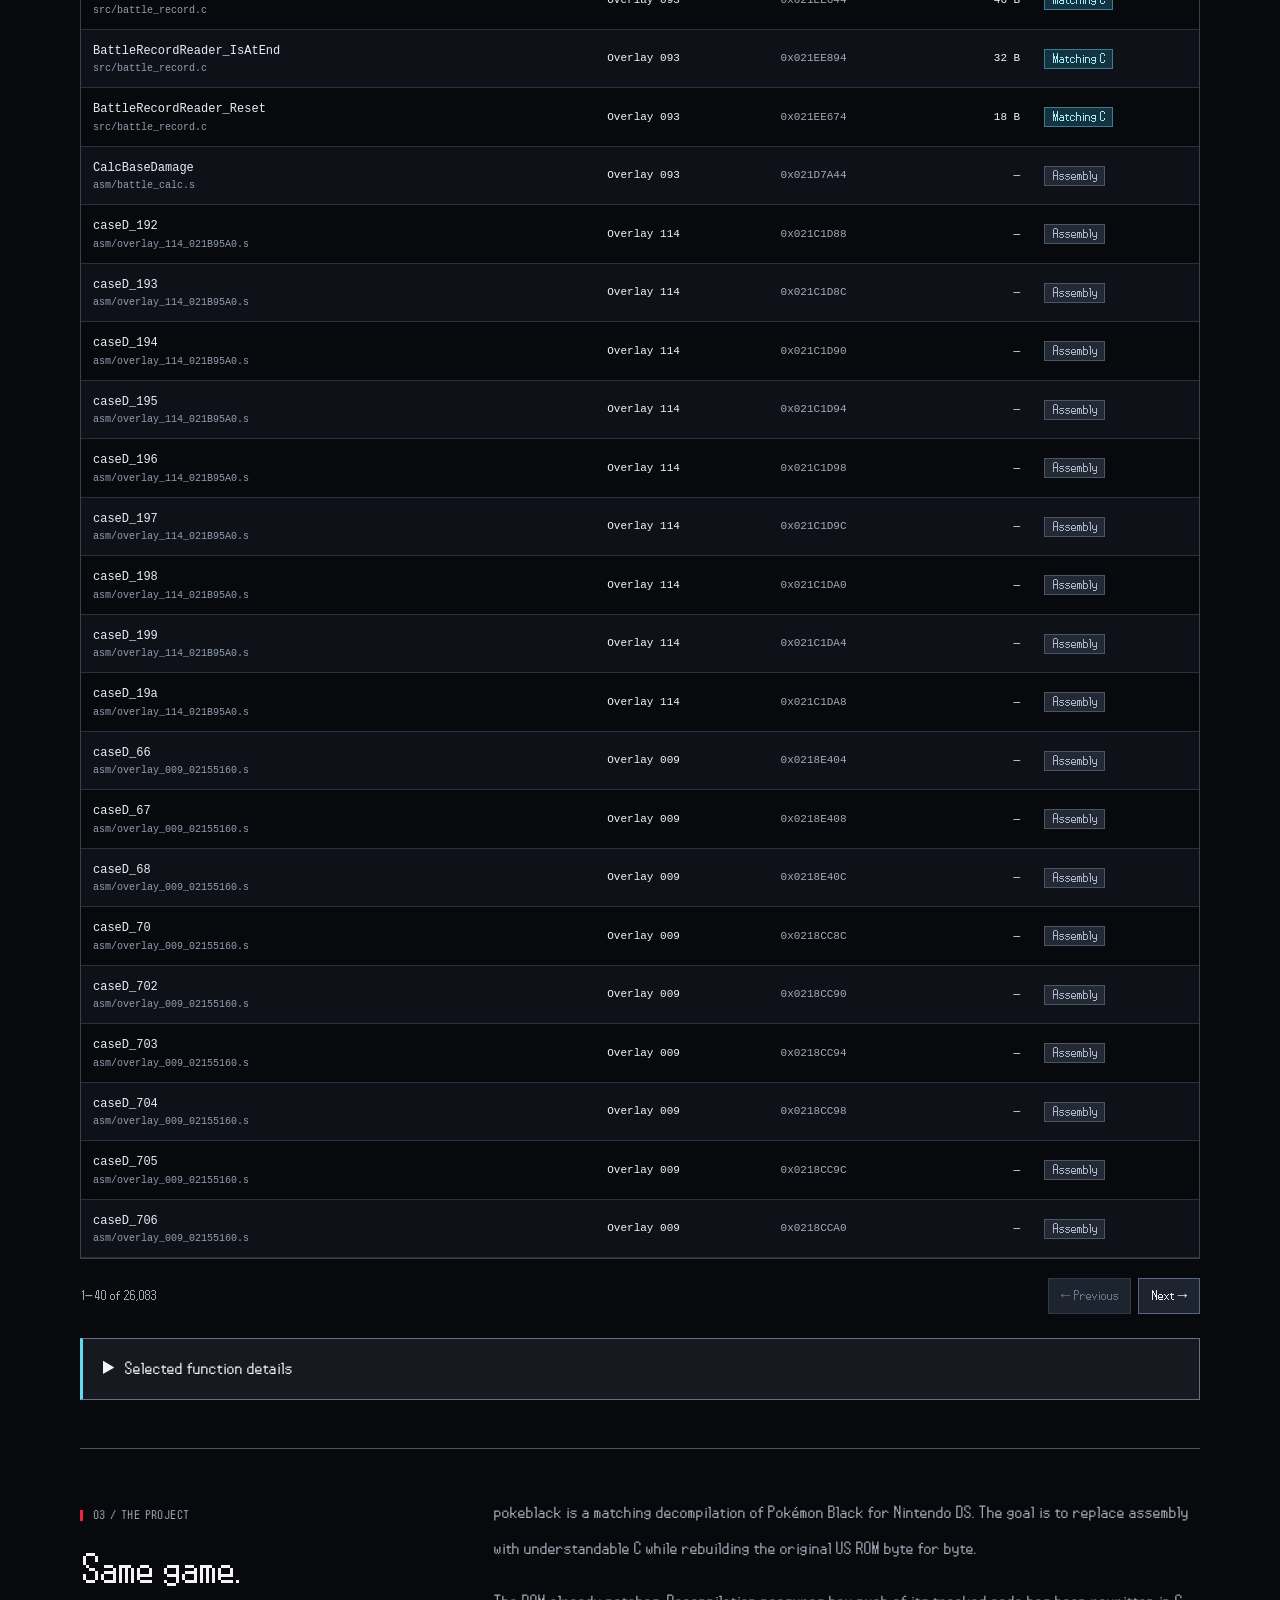
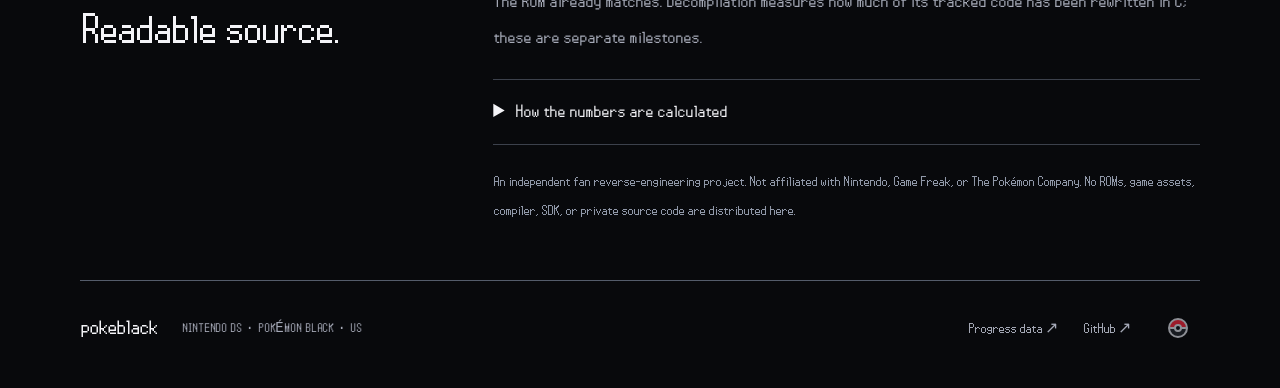
==== commit bac0442f: "Move progress publishing to GitHub Actions" ====
--- a/black2.html
+++ b/black2.html
@@ -77,7 +77,7 @@
       <details class="function-detail" id="function-detail"><summary>Selected function details</summary><dl id="function-info"></dl><p>Source stays in the private decompilation mirror. This public site contains progress metadata only.</p></details>
     </section>
 
-    <section id="about" class="about" aria-labelledby="about-title"><div><span class="section-number">03 / THE PROJECT</span><h2 id="about-title">Same game.<br>Readable source.</h2></div><div class="about-copy"><p>pokeblack is a matching decompilation of Pokémon Black for Nintendo DS. The goal is to replace assembly with understandable C while rebuilding the original US ROM byte for byte.</p><p>The ROM already matches. Decompilation measures how much of its tracked code has been rewritten in C; these are separate milestones.</p><details><summary>How the numbers are calculated</summary><p>Code progress uses objdiff v3.8.0 function-sized code bytes from linked ARM9, autoload, and overlay objects. Embedded literal pools can be included in assembly code ranges. Discarded linker helpers, data-only regions, ARM7, and game assets are excluded from this code percentage.</p><p>Function totals combine emitted named assembly function labels with emitted C functions. Compiler-generated assembly wrappers are excluded, and inline assembly does not count as matching C. Assembly function sizes are shown as a dash because their labels do not provide reliable byte sizes.</p><p>Each snapshot records a verified main revision. Export requires its successful integration receipt and rechecks ARM9, ARM7, and the full ROM hashes. Updates are published when a new verified snapshot is committed.</p></details><p class="about-small">An independent fan reverse-engineering project. Not affiliated with Nintendo, Game Freak, or The Pokémon Company. No ROMs, game assets, compiler, SDK, or private source code are distributed here.</p></div></section>
+    <section id="about" class="about" aria-labelledby="about-title"><div><span class="section-number">03 / THE PROJECT</span><h2 id="about-title">Same game.<br>Readable source.</h2></div><div class="about-copy"><p>pokeblack is a matching decompilation of Pokémon Black for Nintendo DS. The goal is to replace assembly with understandable C while rebuilding the original US ROM byte for byte.</p><p>The ROM already matches. Decompilation measures how much of its tracked code has been rewritten in C; these are separate milestones.</p><details><summary>How the numbers are calculated</summary><p>Code progress uses objdiff v3.8.0 function-sized code bytes from linked ARM9, autoload, and overlay objects. Embedded literal pools can be included in assembly code ranges. Discarded linker helpers, data-only regions, ARM7, and game assets are excluded from this code percentage.</p><p>Function totals combine emitted named assembly function labels with emitted C functions. Compiler-generated assembly wrappers are excluded, and inline assembly does not count as matching C. Assembly function sizes are shown as a dash because their labels do not provide reliable byte sizes.</p><p>Each snapshot identifies the verified main commit. The private repo's GitHub Actions rebuilds ARM9 and ARM7 and checks their recorded hashes before updating this site. The full ROM was verified before that commit reached main.</p></details><p class="about-small">An independent fan reverse-engineering project. Not affiliated with Nintendo, Game Freak, or The Pokémon Company. No ROMs, game assets, compiler, SDK, or private source code are distributed here.</p></div></section>
     <noscript><p class="error">Enable JavaScript to browse the progress snapshot, or download <a href="data/progress.json">the progress JSON</a>.</p></noscript>
   </main>
   <footer><a class="brand" href="#">pokeblack</a><span>NINTENDO DS · POKÉMON BLACK · US</span><a href="data/progress.json">Progress data ↗</a><a href="https://github.com/reflxay/pokeblack-progress">GitHub ↗</a><a class="theme-switch" href="./" aria-label="Switch to the Black 1 design" title="Switch to the Black 1 design"><span class="ball" aria-hidden="true"></span></a></footer>
